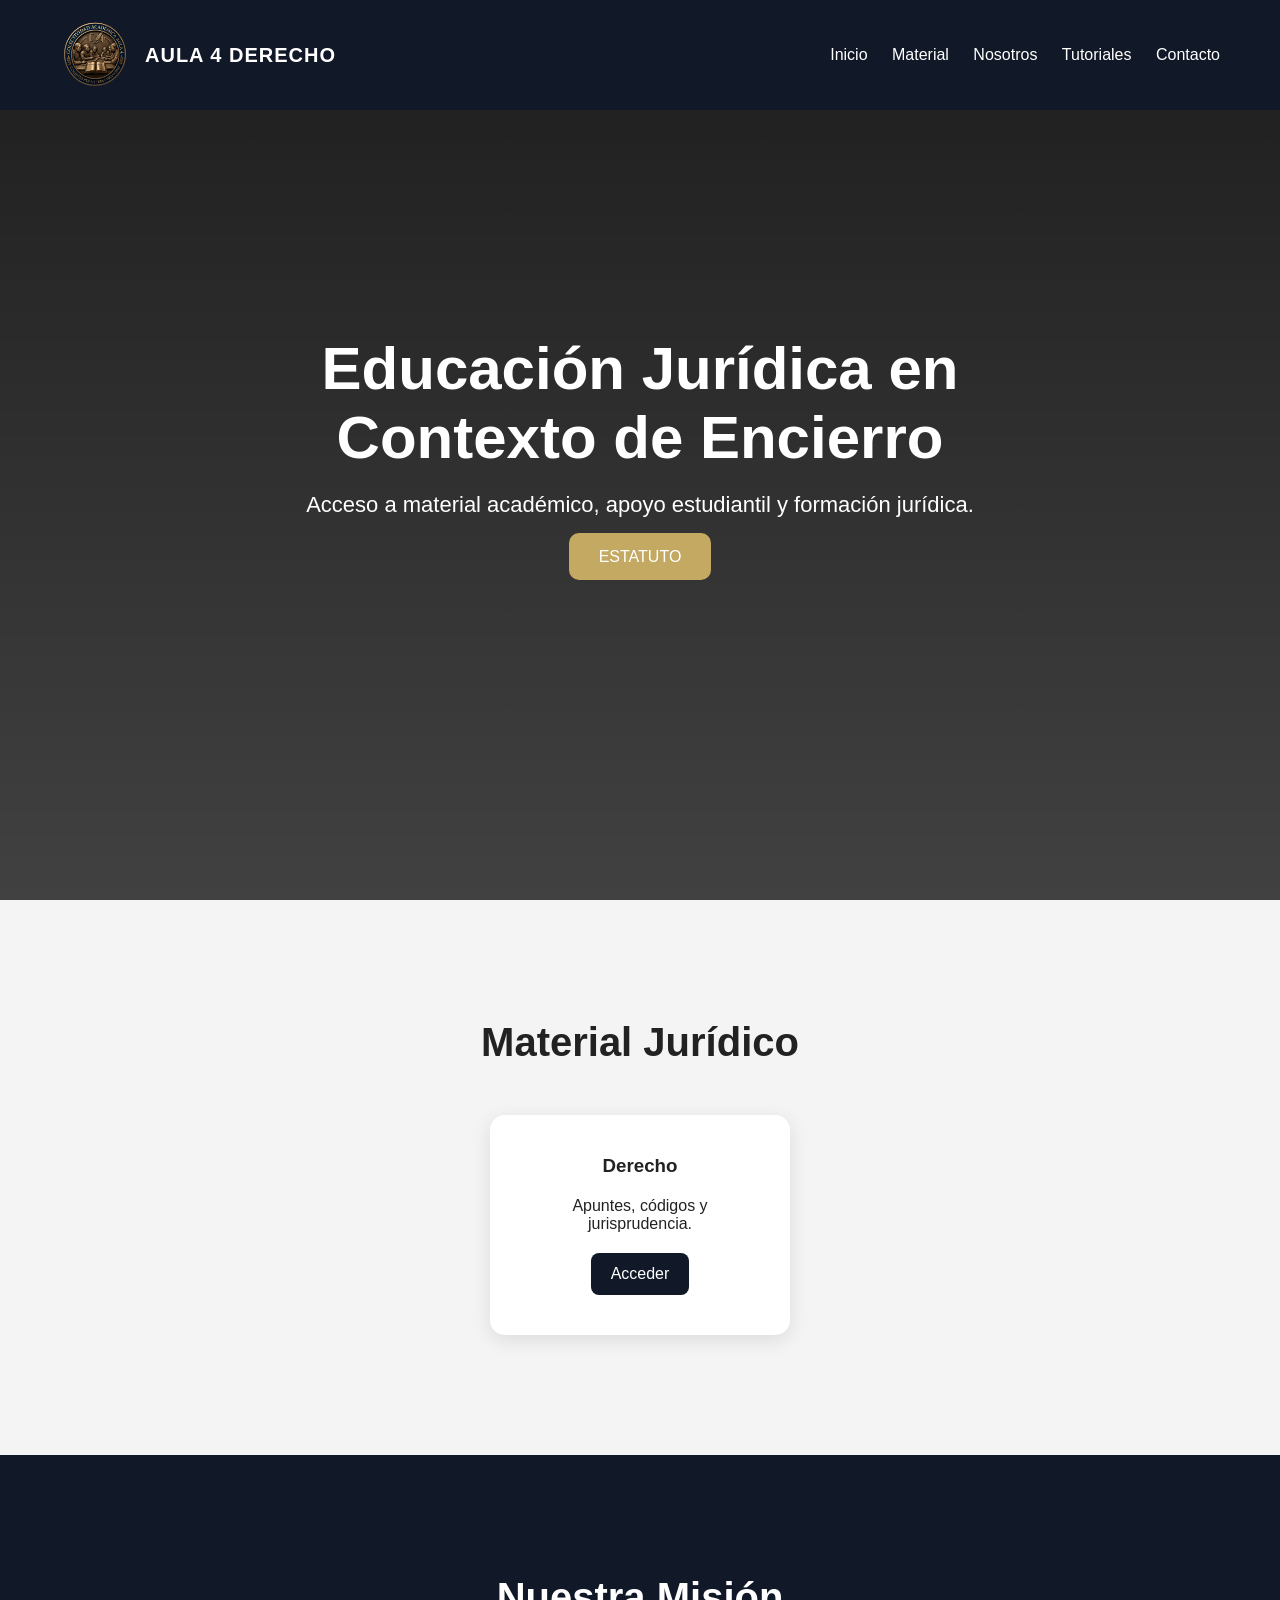
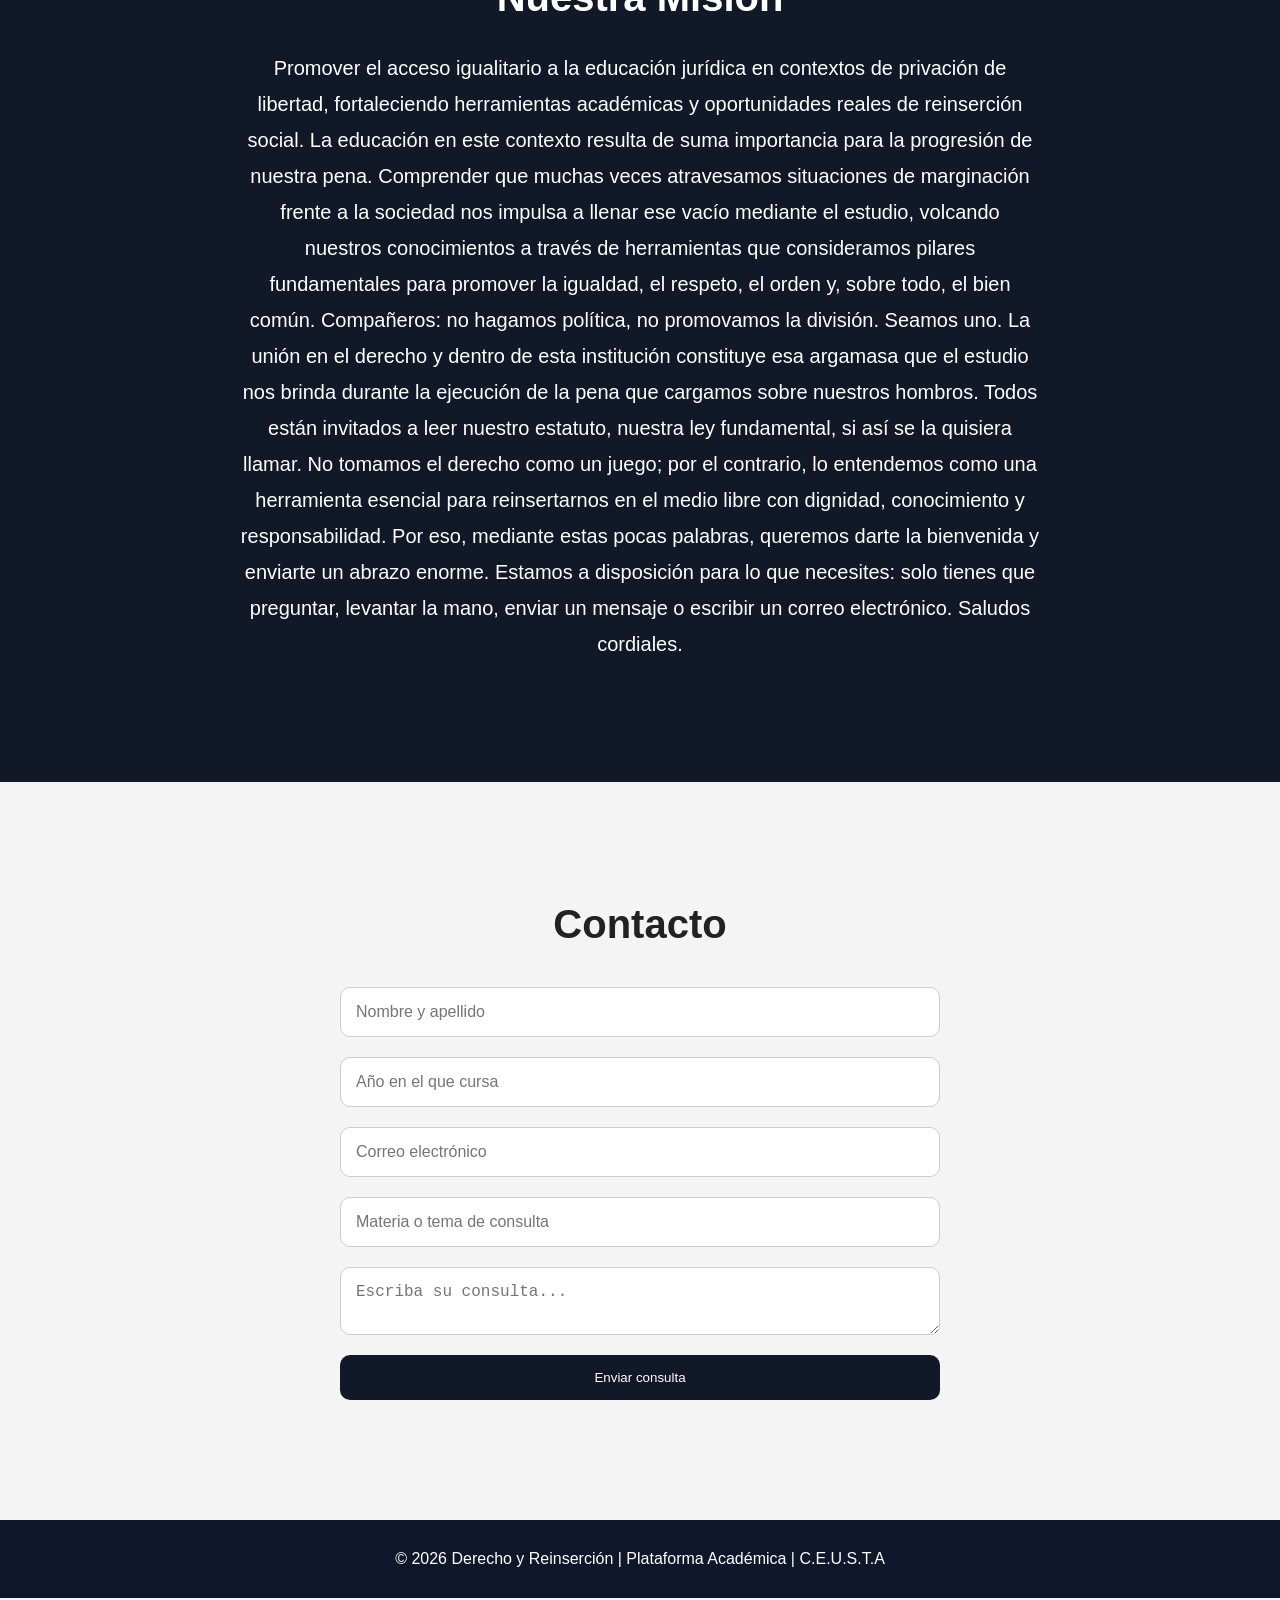
==== index.html @ ea524546 "Agregada regimentacion" ====
<!DOCTYPE html>
<html lang="es">
<head>
  <meta charset="UTF-8">
  <meta name="viewport" content="width=device-width, initial-scale=1.0">

  <title>AULA 4 DERECHO</title>

  <link rel="stylesheet" href="style.css">

  <script src="script.js" defer></script>
</head>

<body>

  <!-- NAVBAR -->

  <header>
   <div class="logo">

  <img src="img/escudo.png" alt="Logo">

  <span>
    AULA 4 DERECHO
  </span>

</div>

    <nav>
      <a href="#inicio">Inicio</a>
      <a href="#material">Material</a>
      <a href="#nosotros">Nosotros</a>
      <a href="tutoriales.html" class="boton-tutoriales">Tutoriales</a>
      <a href="#contacto">Contacto</a>
    </nav>
  </header>

  <!-- HERO -->

  <section class="hero" id="inicio">

    <div class="overlay"></div>

    <div class="hero-content">

      <h1>
        Educación Jurídica en Contexto de Encierro
      </h1>

      <p>
        Acceso a material académico, apoyo estudiantil y formación jurídica.
      </p>

      <a href="estatuto.html" class="btn">
  ESTATUTO 
</a>
      
    </div>
    

  </section>

  <!-- MATERIAL -->

  <section class="material" id="material">

    <h2>Material Jurídico</h2>

    <div class="cards">

      <div class="card">
        <h3>Derecho</h3>

        <p>
          Apuntes, códigos y jurisprudencia.
        </p>

        <a href="index2.html" target="_blank">
          Acceder
        </a>
      </div>

      

  </section>

  <!-- NOSOTROS -->

  <section class="nosotros" id="nosotros">

    <h2>Nuestra Misión</h2>

    <p>
      Promover el acceso igualitario a la educación jurídica en contextos de privación de libertad, fortaleciendo herramientas académicas y oportunidades reales de reinserción social.

La educación en este contexto resulta de suma importancia para la progresión de nuestra pena. Comprender que muchas veces atravesamos situaciones de marginación frente a la sociedad nos impulsa a llenar ese vacío mediante el estudio, volcando nuestros conocimientos a través de herramientas que consideramos pilares fundamentales para promover la igualdad, el respeto, el orden y, sobre todo, el bien común.

Compañeros: no hagamos política, no promovamos la división. Seamos uno. La unión en el derecho y dentro de esta institución constituye esa argamasa que el estudio nos brinda durante la ejecución de la pena que cargamos sobre nuestros hombros.

Todos están invitados a leer nuestro estatuto, nuestra ley fundamental, si así se la quisiera llamar. No tomamos el derecho como un juego; por el contrario, lo entendemos como una herramienta esencial para reinsertarnos en el medio libre con dignidad, conocimiento y responsabilidad.

Por eso, mediante estas pocas palabras, queremos darte la bienvenida y enviarte un abrazo enorme. Estamos a disposición para lo que necesites: solo tienes que preguntar, levantar la mano, enviar un mensaje o escribir un correo electrónico.

Saludos cordiales.

    </p>

  </section>
 

  <!-- CONTACTO -->
<section class="contacto" id="contacto">

  <h2>Contacto</h2>

  <form action="https://formspree.io/f/xredjoyo" method="POST">

    <input type="text"
           name="nombre"
           placeholder="Nombre y apellido"
           required>

    <input type="text"
           name="anio"
           placeholder="Año en el que cursa"
           required>

    <input type="email"
           name="email"
           placeholder="Correo electrónico"
           required>

    <input type="text"
           name="materia"
           placeholder="Materia o tema de consulta"
           required>

    <textarea name="mensaje"
              placeholder="Escriba su consulta..."
              required></textarea>

    <button type="submit">
      Enviar consulta
    </button>

  </form>

</section>
  <!-- FOOTER -->

  <footer>

    <p>
      © 2026 Derecho y Reinserción | Plataforma Académica | C.E.U.S.T.A
    </p>

  </footer>

</body>
</html>
---- style.css ----
*{
  margin:0;
  padding:0;
  box-sizing:border-box;
}

body{
  font-family:Arial, Helvetica, sans-serif;
  background:#f4f4f4;
  color:#222;
}

/* HEADER */

header{
  width:100%;
  background:#111827;
  color:white;
  display:flex;
  justify-content:space-between;
  align-items:center;
  padding:20px 60px;
  position:fixed;
  top:0;
  z-index:1000;
}

.logo{
  font-size:24px;
  font-weight:bold;
}

nav a{
  color:white;
  text-decoration:none;
  margin-left:20px;
  transition:0.3s;
}

nav a:hover{
  color:#c4a962;
}

/* HERO */

.hero{
  height:100vh;
  background:url('https://images.unsplash.com/photo-1528740561666-dc2479dc08ab?q=80&w=1400') center/cover;
  position:relative;
  display:flex;
  justify-content:center;
  align-items:center;
  text-align:center;
  color:white;
}

.overlay{
  position:absolute;
  width:100%;
  height:100%;
  background:rgba(0,0,0,0.7);
}

.hero-content{
  position:relative;
  z-index:2;
  max-width:700px;
}

.hero h1{
  font-size:60px;
  margin-bottom:20px;
}

.hero p{
  font-size:22px;
  margin-bottom:30px;
}

.btn{
  background:#c4a962;
  color:white;
  padding:15px 30px;
  text-decoration:none;
  border-radius:10px;
  transition:0.3s;
}

.btn:hover{
  background:#9e8348;
}

/* MATERIAL */

.material{
  padding:120px 10%;
  text-align:center;
}

.material h2{
  margin-bottom:50px;
  font-size:40px;
}

.cards{
  display:flex;
  gap:30px;
  justify-content:center;
  flex-wrap:wrap;
}

.card{
  background:white;
  padding:40px;
  width:300px;
  border-radius:15px;
  box-shadow:0 5px 20px rgba(0,0,0,0.1);
  transition:0.3s;
}

.card:hover{
  transform:translateY(-10px);
}

.card h3{
  margin-bottom:20px;
}

.card p{
  margin-bottom:20px;
}

.card a{
  display:inline-block;
  background:#111827;
  color:white;
  padding:12px 20px;
  border-radius:8px;
  text-decoration:none;
}

/* NOSOTROS */

.nosotros{
  background:#111827;
  color:white;
  padding:120px 10%;
  text-align:center;
}

.nosotros h2{
  font-size:40px;
  margin-bottom:30px;
}

.nosotros p{
  max-width:800px;
  margin:auto;
  font-size:20px;
  line-height:1.8;
}

/* CONTACTO */

.contacto{
  padding:120px 10%;
  text-align:center;
}

.contacto h2{
  font-size:40px;
  margin-bottom:40px;
}

form{
  max-width:600px;
  margin:auto;
  display:flex;
  flex-direction:column;
}

input,
textarea{
  margin-bottom:20px;
  padding:15px;
  border:1px solid #ccc;
  border-radius:10px;
  font-size:16px;
}

button{
  background:#111827;
  color:white;
  border:none;
  padding:15px;
  border-radius:10px;
  cursor:pointer;
  transition:0.3s;
}

button:hover{
  background:#000;
}

/* FOOTER */

footer{
  background:#0f172a;
  color:white;
  text-align:center;
  padding:30px;
}

/* RESPONSIVE */

@media(max-width:768px){

  header{
    flex-direction:column;
    padding:20px;
  }

  nav{
    margin-top:15px;
  }

  .hero h1{
    font-size:38px;
  }

  .hero p{
    font-size:18px;
  }

}
.hero {
    height: 100vh;
    background: linear-gradient(rgba(0,0,0,0.6),
    rgba(0,0,0,0.1)),
    url('img/foto.jpeg');

    background-size: 100%;
    background-position: center top;
    display: flex;
    justify-content: center;
    align-items: center;
    text-align: center;
}
.logo{
  display:flex;
  align-items:center;
  gap:15px;
  color:white;
}

.logo img{
  width:70px;
  height:70px;
  object-fit:contain;
}

.logo span{
  font-size:20px;
  font-weight:700;
  line-height:1.1;
  letter-spacing:1px;
}
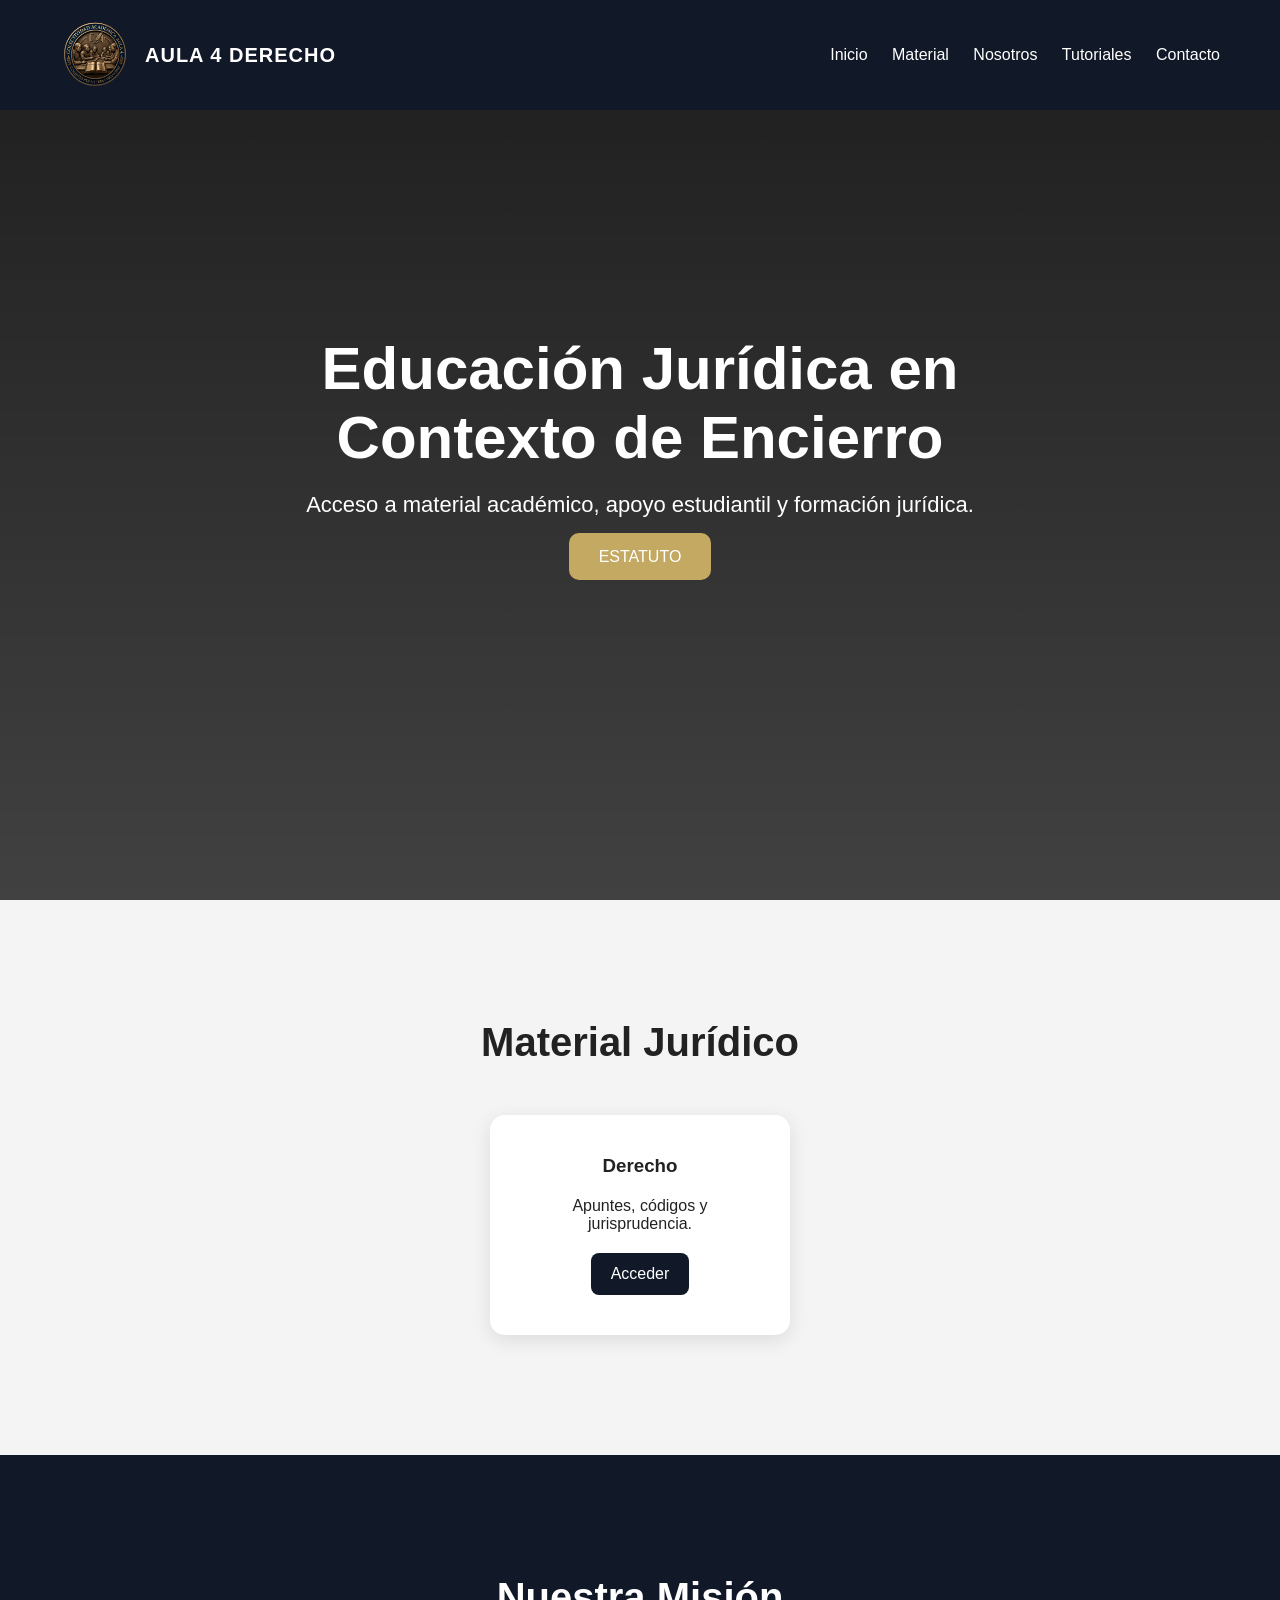
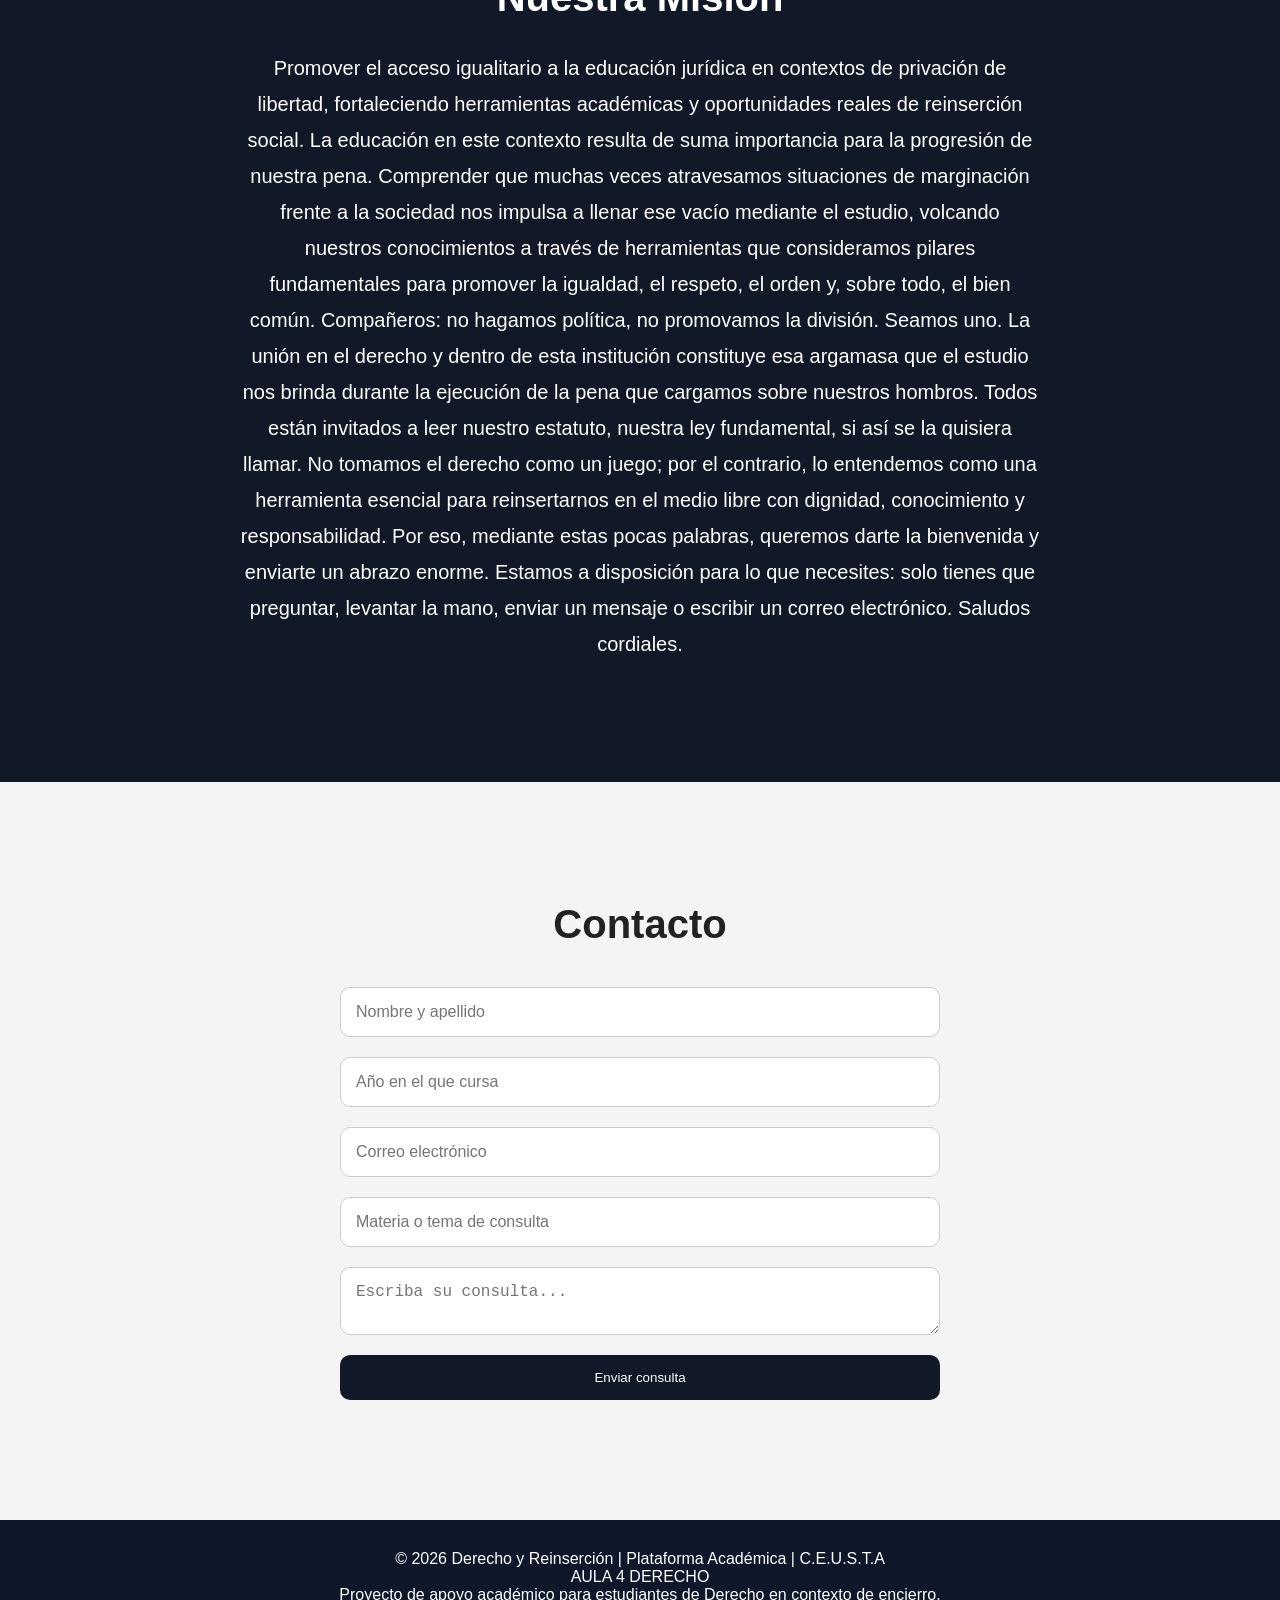
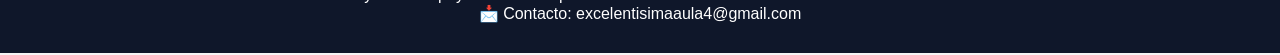
==== commit 88a764a8: "actualizacion" ====
--- a/index.html
+++ b/index.html
@@ -3,7 +3,7 @@
 <head>
   <meta charset="UTF-8">
   <meta name="viewport" content="width=device-width, initial-scale=1.0">
-
+<meta name="viewport" content="width=device-width, initial-scale=1.0">
   <title>AULA 4 DERECHO</title>
 
   <link rel="stylesheet" href="style.css">
@@ -153,6 +153,14 @@
     <p>
       © 2026 Derecho y Reinserción | Plataforma Académica | C.E.U.S.T.A
     </p>
+    <p>
+AULA 4 DERECHO<br>
+Proyecto de apoyo académico para estudiantes de Derecho en contexto de encierro.
+</p>
+
+<p>
+📩 Contacto: excelentisimaaula4@gmail.com
+</p>
 
   </footer>
 
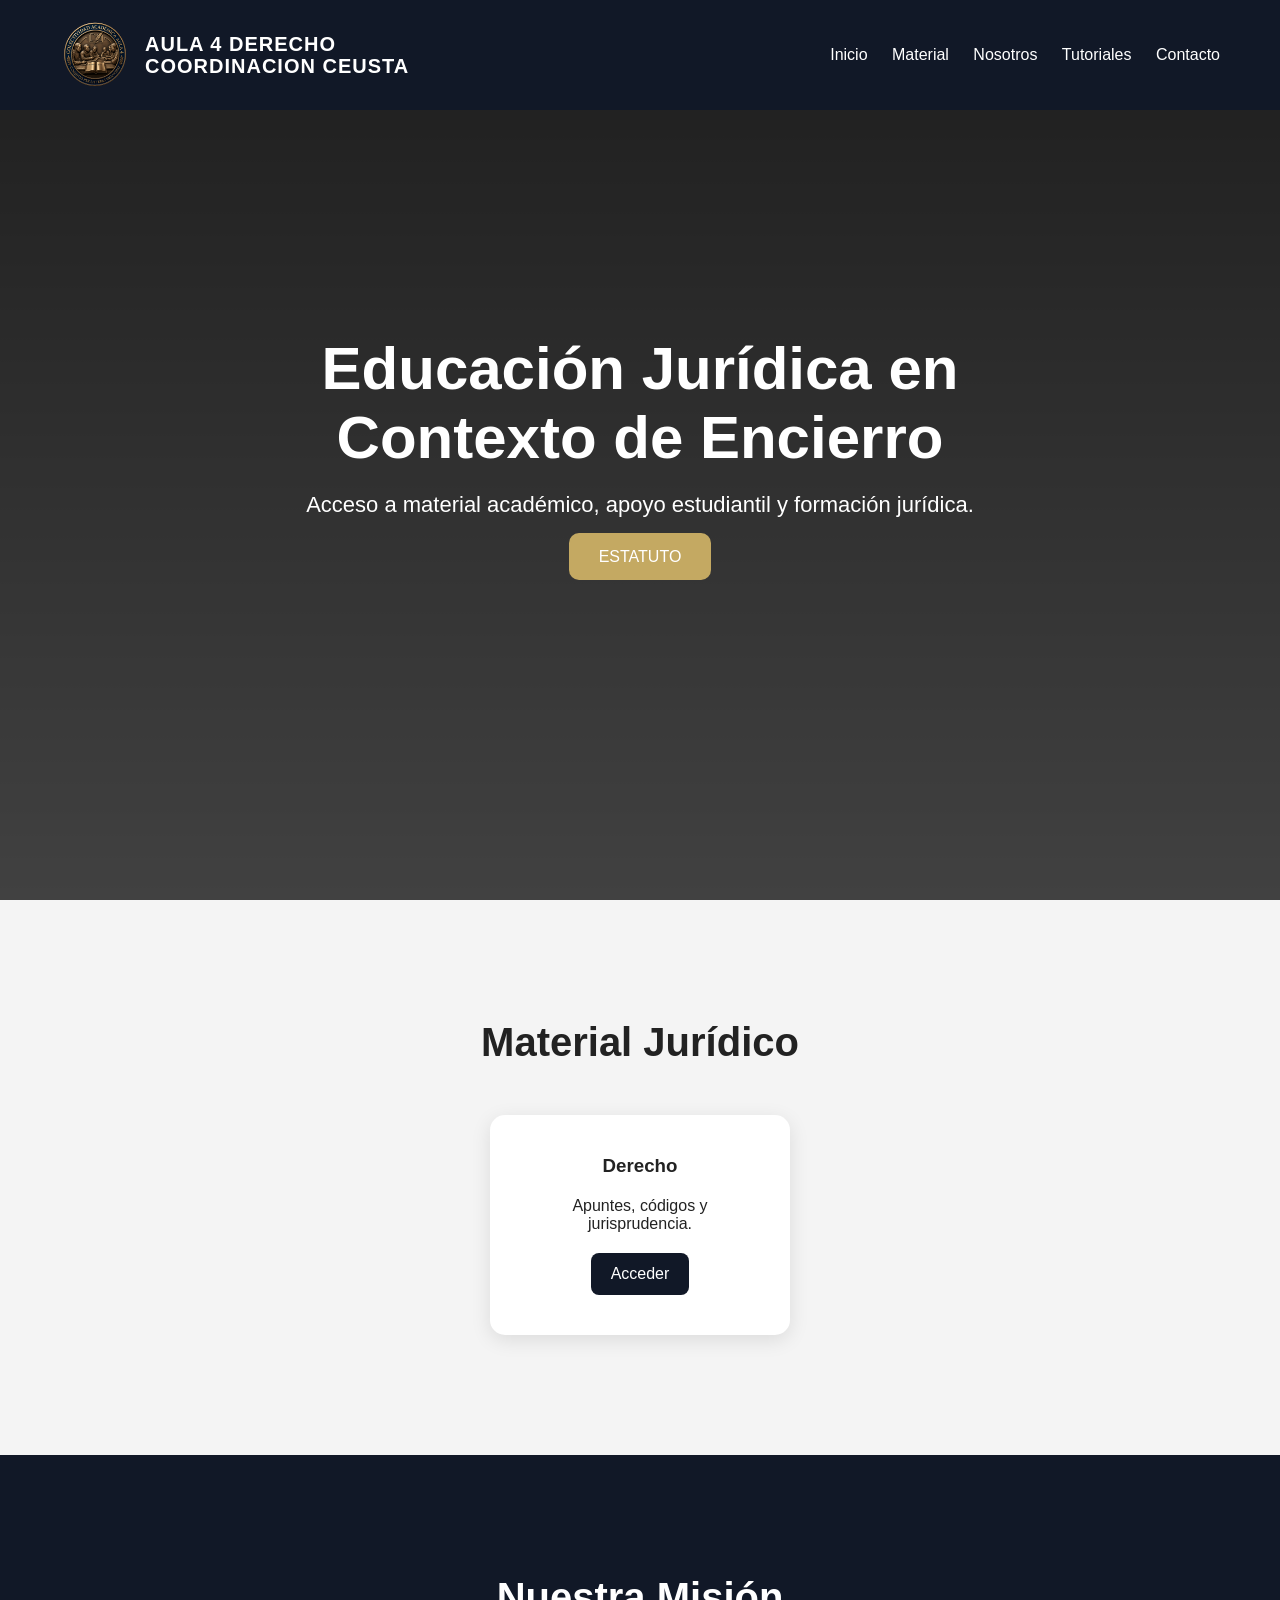
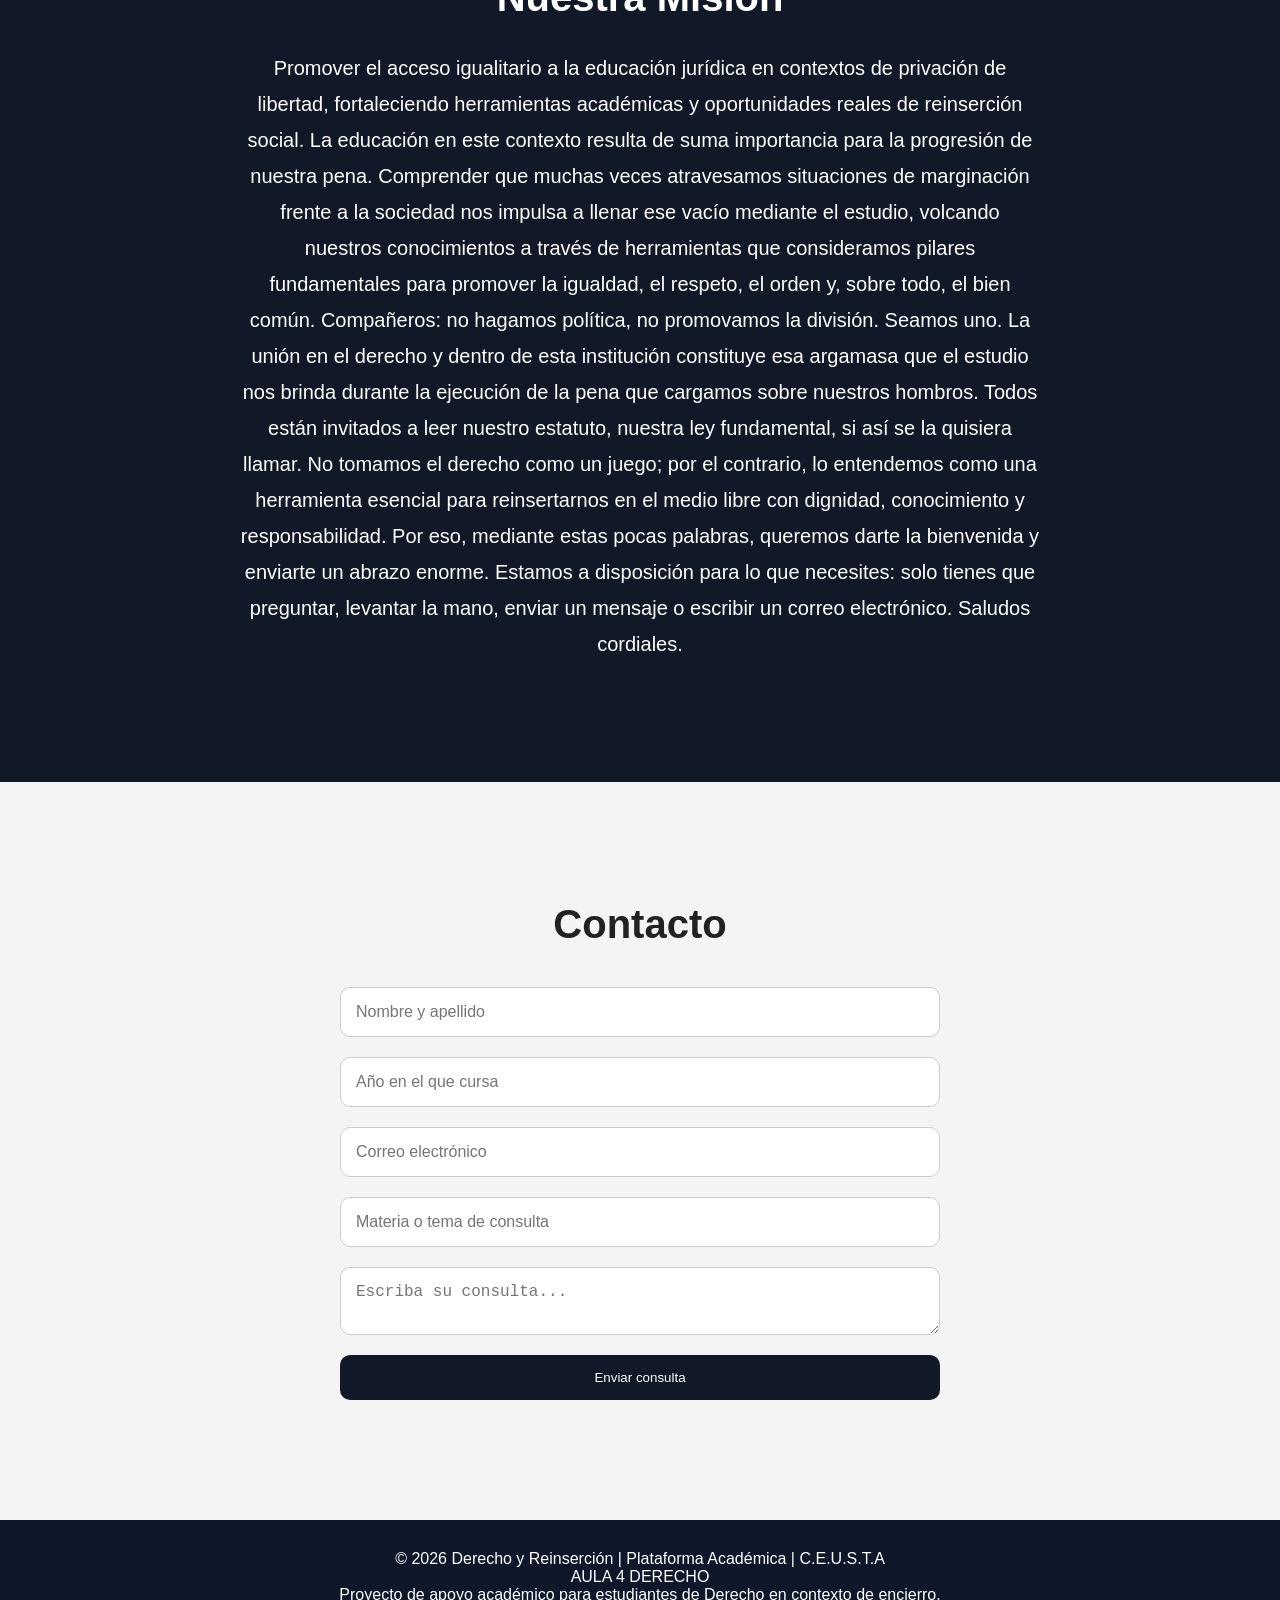
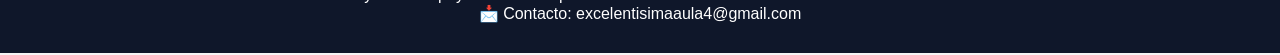
==== commit d2961a50: "actualizacion" ====
--- a/index.html
+++ b/index.html
@@ -4,7 +4,7 @@
   <meta charset="UTF-8">
   <meta name="viewport" content="width=device-width, initial-scale=1.0">
 <meta name="viewport" content="width=device-width, initial-scale=1.0">
-  <title>AULA 4 DERECHO</title>
+  <title>AULA 4 CEUSTA</title>
 
   <link rel="stylesheet" href="style.css">
 
@@ -21,7 +21,8 @@
   <img src="img/escudo.png" alt="Logo">
 
   <span>
-    AULA 4 DERECHO
+    AULA 4 DERECHO<br>
+    COORDINACION CEUSTA
   </span>
 
 </div>
@@ -75,7 +76,7 @@
           Apuntes, códigos y jurisprudencia.
         </p>
 
-        <a href="index2.html" target="_blank">
+        <a href="index2.html" >
           Acceder
         </a>
       </div>
@@ -153,6 +154,7 @@
     <p>
       © 2026 Derecho y Reinserción | Plataforma Académica | C.E.U.S.T.A
     </p>
+    
     <p>
 AULA 4 DERECHO<br>
 Proyecto de apoyo académico para estudiantes de Derecho en contexto de encierro.
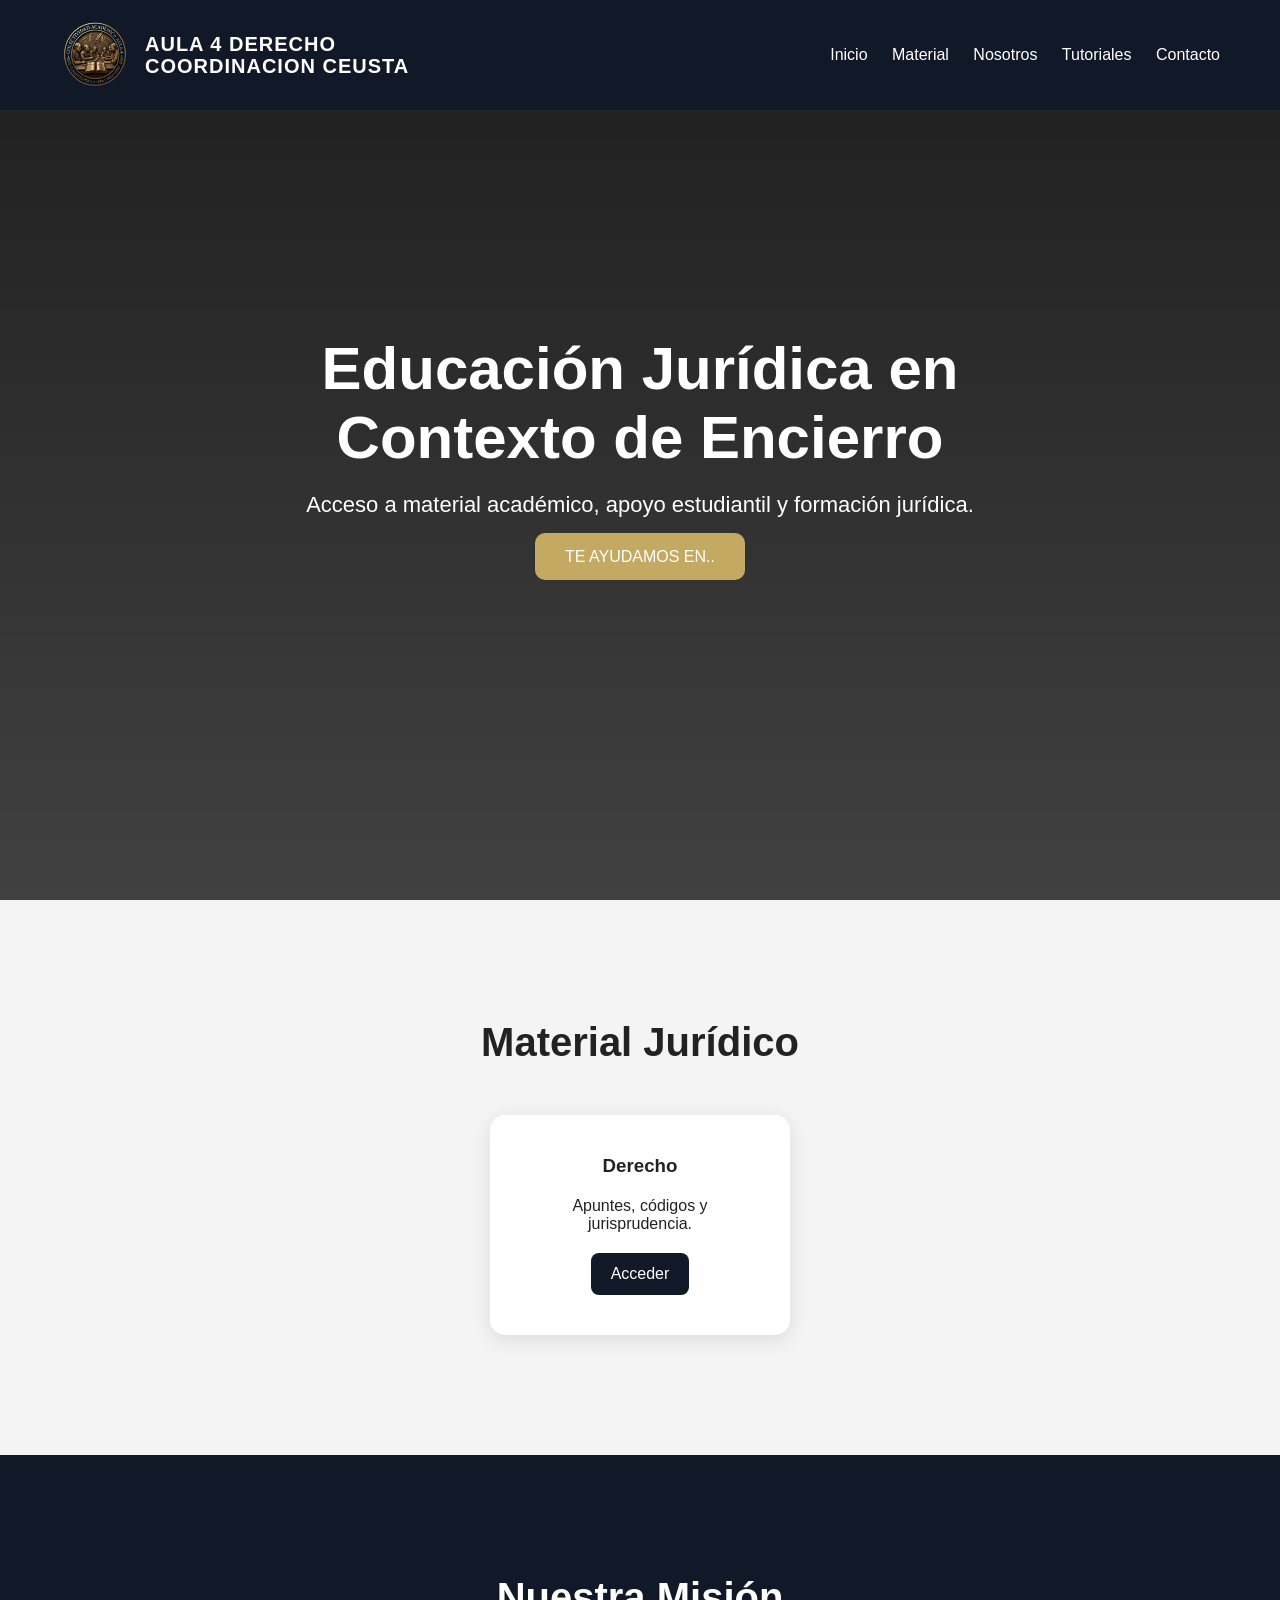
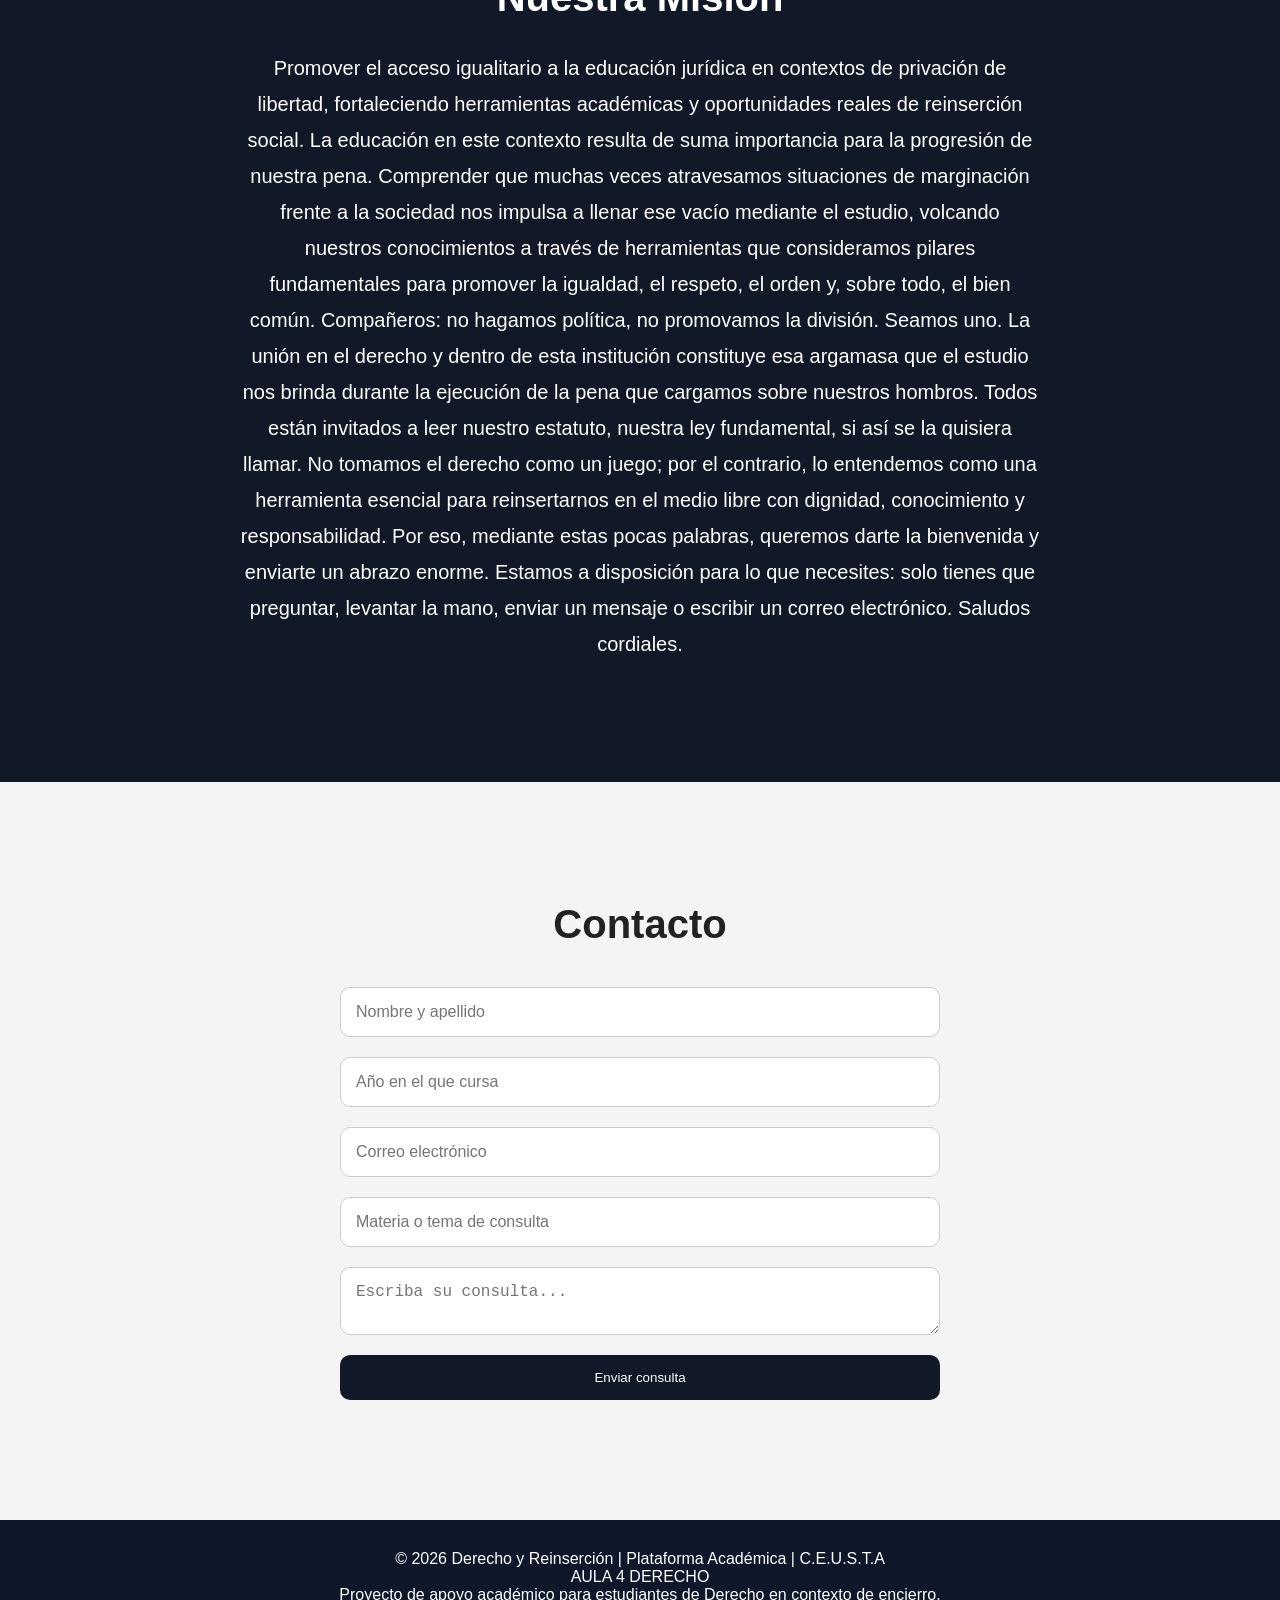
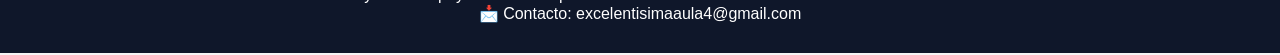
==== commit 899d0c2a: "Actualización de la web" ====
--- a/index.html
+++ b/index.html
@@ -53,7 +53,7 @@
       </p>
 
       <a href="estatuto.html" class="btn">
-  ESTATUTO 
+  TE AYUDAMOS EN..
 </a>
       
     </div>
